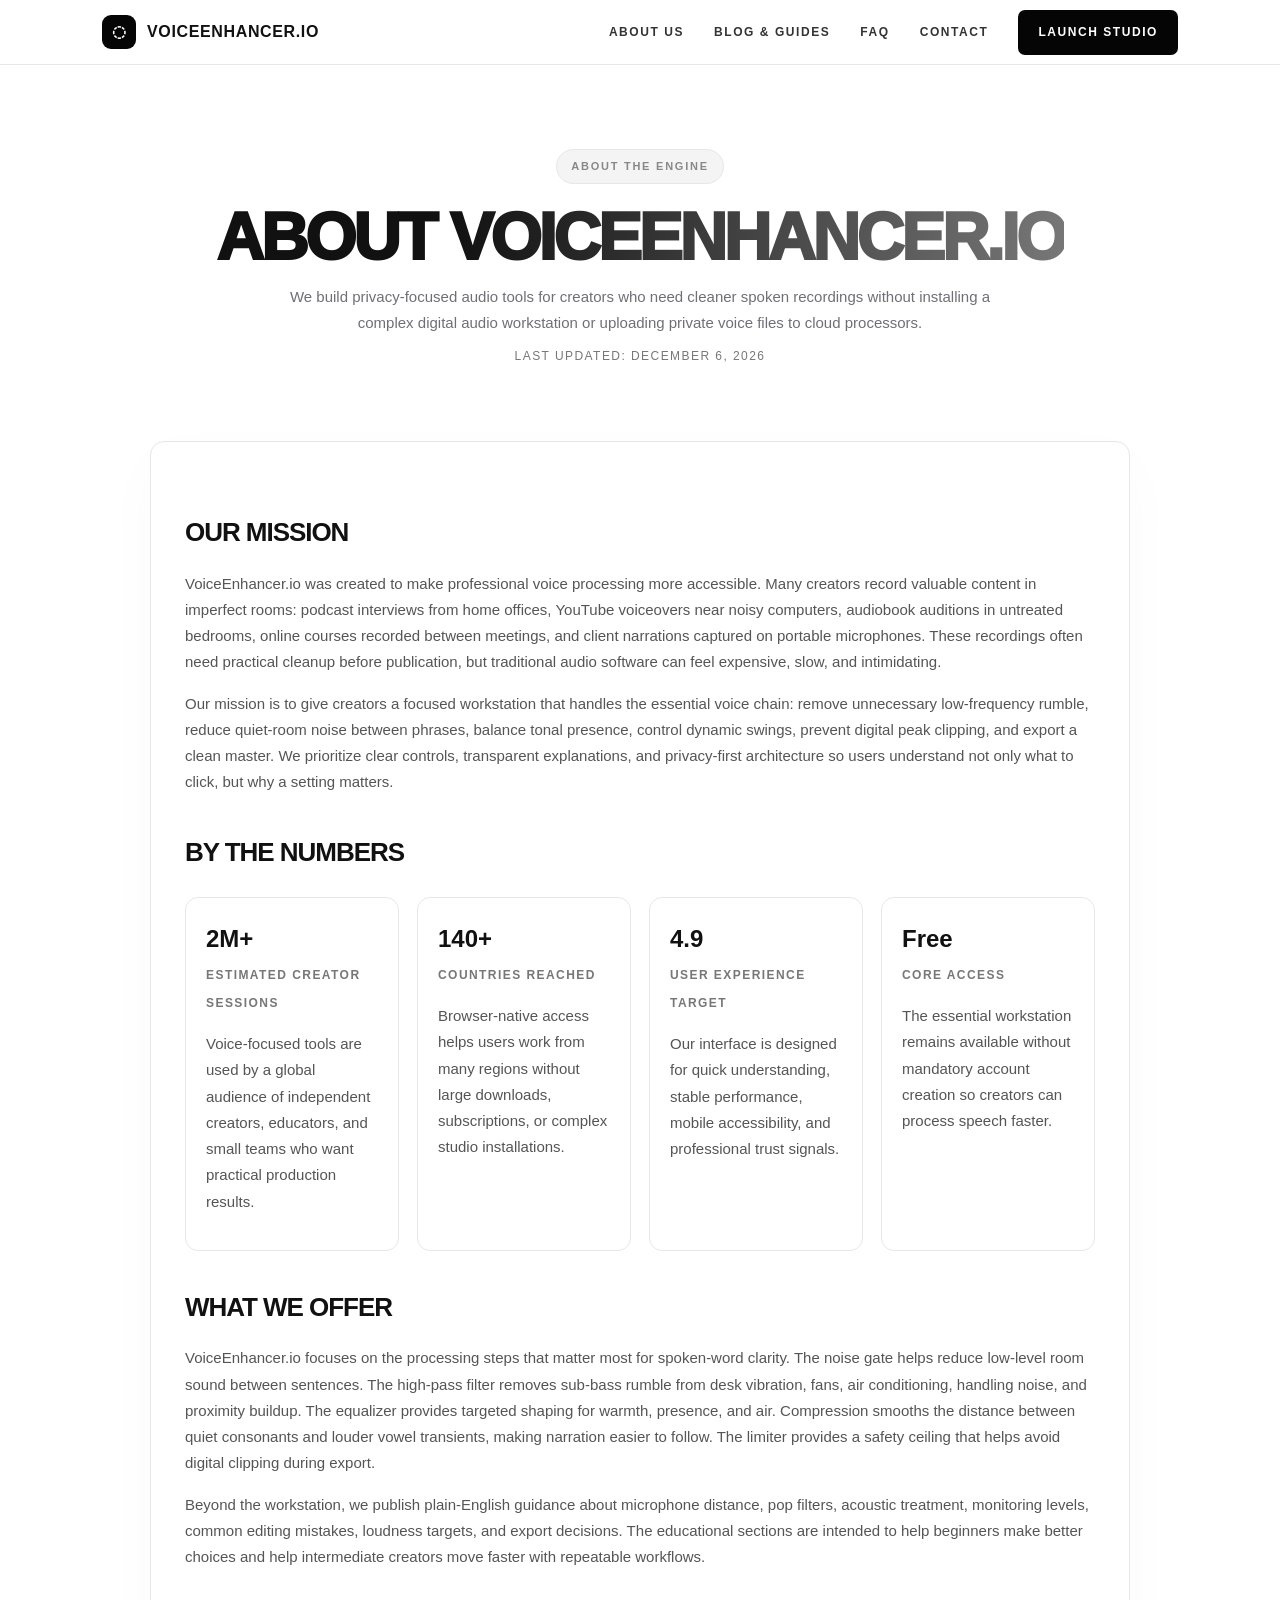
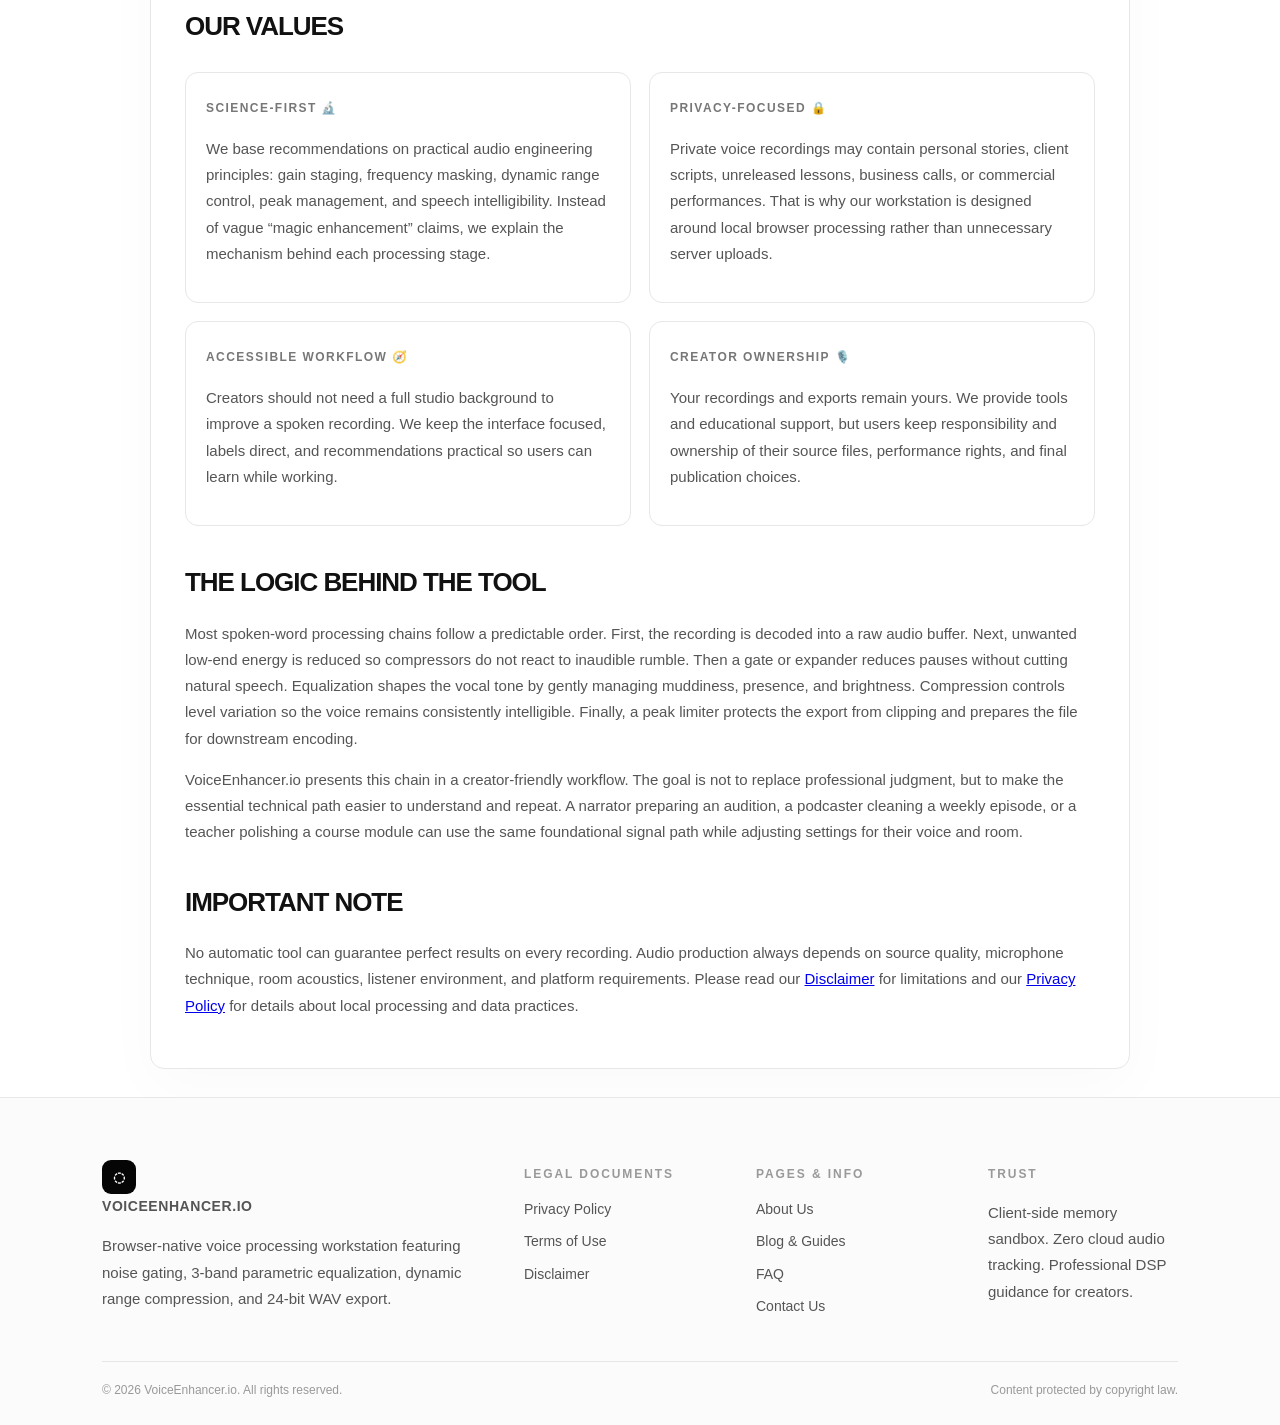
==== public/about.html @ 1491c4f0 "Add files via upload" ====
<!DOCTYPE html>
<html lang="en">
<head>
<meta charset="UTF-8">
<meta name="viewport" content="width=device-width,initial-scale=1">
<title>About Us | VoiceEnhancer.io</title>
<meta name="description" content="Learn about VoiceEnhancer.io, a privacy-focused browser-native voice processing workstation for creators, podcasters, narrators, and educators.">
<link rel="canonical" href="https://voiceenhancer.io/about.html">
<style>
:root{--ink:#111;--muted:#6f6f76;--line:#e7e7e7;--soft:#f8f8f8;--paper:#fff}*{box-sizing:border-box}html{scroll-behavior:smooth}body{margin:0;background:#fff;color:var(--ink);font-family:Inter,Arial,sans-serif;line-height:1.75}.w{max-width:1120px;margin:auto;padding:0 22px}.top{position:sticky;top:0;background:rgba(255,255,255,.92);backdrop-filter:blur(14px);z-index:10;border-bottom:1px solid var(--line)}.nav{height:64px;display:flex;align-items:center;justify-content:space-between}.brand{display:flex;align-items:center;gap:11px;text-decoration:none;color:#111;font-weight:900;letter-spacing:.04em}.mark{width:34px;height:34px;border-radius:9px;background:#050505;color:#fff;display:grid;place-items:center}.links{display:flex;gap:30px;align-items:center}.links a{font-size:12px;text-decoration:none;color:#333;font-weight:800;letter-spacing:.13em;text-transform:uppercase}.launch{background:#050505;color:#fff!important;padding:12px 20px;border-radius:7px}.hero{text-align:center;padding:84px 20px 46px}.tag{display:inline-block;background:#f4f4f4;border:1px solid var(--line);border-radius:999px;padding:7px 14px;font-size:11px;font-weight:900;color:#888;letter-spacing:.16em;text-transform:uppercase}.hero h1{font-size:clamp(38px,6vw,66px);line-height:.96;margin:22px 0 14px;font-weight:1000;letter-spacing:-.05em;text-transform:uppercase}.hero em{font-style:normal;background:linear-gradient(90deg,#111,#777);-webkit-background-clip:text;color:transparent}.hero p{max-width:760px;margin:auto;color:var(--muted)}.panel{max-width:980px;margin:28px auto;border:1px solid var(--line);border-radius:14px;background:#fff;padding:34px;box-shadow:0 20px 60px rgba(0,0,0,.025)}h2{font-size:26px;letter-spacing:-.04em;text-transform:uppercase;margin:34px 0 10px}p{color:#555;font-size:15px}.grid{display:grid;grid-template-columns:repeat(4,1fr);gap:18px;margin:22px 0}.card{border:1px solid var(--line);border-radius:13px;padding:20px;background:#fff}.card b{font-size:24px;display:block}.card span{font-size:12px;color:#777;text-transform:uppercase;letter-spacing:.12em;font-weight:800}.tw{grid-template-columns:repeat(2,1fr)}.date{font-size:12px;color:#777;text-transform:uppercase;letter-spacing:.12em;margin-top:10px}.foot{border-top:1px solid var(--line);background:#fbfbfb;padding:54px 0 24px}.fg{display:grid;grid-template-columns:2fr 1fr 1fr 1fr;gap:42px}.foot h3{font-size:12px;letter-spacing:.16em;text-transform:uppercase;color:#999}.foot a{display:block;text-decoration:none;color:#555;margin:8px 0;font-size:14px}.copy{border-top:1px solid var(--line);margin-top:34px;padding-top:18px;color:#999;font-size:12px;display:flex;justify-content:space-between;gap:18px}@media(max-width:800px){.links{display:none}.fg,.grid,.tw{grid-template-columns:1fr}.panel{padding:24px}.copy{display:block}.hero{padding-top:56px}}
</style>
</head>
<body>
<header class="top"><div class="w nav"><a class="brand" href="index.html"><span class="mark">◌</span><span>VOICEENHANCER.IO</span></a><nav class="links"><a href="about.html">About Us</a><a href="index.html#blog">Blog & Guides</a><a href="index.html#faq">FAQ</a><a href="contact.html">Contact</a><a class="launch" href="index.html#studio">Launch Studio</a></nav></div></header>

<section class="hero">
<span class="tag">About The Engine</span>
<h1>About <em>VoiceEnhancer.io</em></h1>
<p>We build privacy-focused audio tools for creators who need cleaner spoken recordings without installing a complex digital audio workstation or uploading private voice files to cloud processors.</p>
<div class="date">Last updated: <span id="d"></span></div>
</section>

<main class="w">
<article class="panel">
<h2>Our Mission</h2>
<p>VoiceEnhancer.io was created to make professional voice processing more accessible. Many creators record valuable content in imperfect rooms: podcast interviews from home offices, YouTube voiceovers near noisy computers, audiobook auditions in untreated bedrooms, online courses recorded between meetings, and client narrations captured on portable microphones. These recordings often need practical cleanup before publication, but traditional audio software can feel expensive, slow, and intimidating.</p>
<p>Our mission is to give creators a focused workstation that handles the essential voice chain: remove unnecessary low-frequency rumble, reduce quiet-room noise between phrases, balance tonal presence, control dynamic swings, prevent digital peak clipping, and export a clean master. We prioritize clear controls, transparent explanations, and privacy-first architecture so users understand not only what to click, but why a setting matters.</p>

<h2>By The Numbers</h2>
<div class="grid">
<div class="card"><b>2M+</b><span>Estimated Creator Sessions</span><p>Voice-focused tools are used by a global audience of independent creators, educators, and small teams who want practical production results.</p></div>
<div class="card"><b>140+</b><span>Countries Reached</span><p>Browser-native access helps users work from many regions without large downloads, subscriptions, or complex studio installations.</p></div>
<div class="card"><b>4.9</b><span>User Experience Target</span><p>Our interface is designed for quick understanding, stable performance, mobile accessibility, and professional trust signals.</p></div>
<div class="card"><b>Free</b><span>Core Access</span><p>The essential workstation remains available without mandatory account creation so creators can process speech faster.</p></div>
</div>

<h2>What We Offer</h2>
<p>VoiceEnhancer.io focuses on the processing steps that matter most for spoken-word clarity. The noise gate helps reduce low-level room sound between sentences. The high-pass filter removes sub-bass rumble from desk vibration, fans, air conditioning, handling noise, and proximity buildup. The equalizer provides targeted shaping for warmth, presence, and air. Compression smooths the distance between quiet consonants and louder vowel transients, making narration easier to follow. The limiter provides a safety ceiling that helps avoid digital clipping during export.</p>
<p>Beyond the workstation, we publish plain-English guidance about microphone distance, pop filters, acoustic treatment, monitoring levels, common editing mistakes, loudness targets, and export decisions. The educational sections are intended to help beginners make better choices and help intermediate creators move faster with repeatable workflows.</p>

<h2>Our Values</h2>
<div class="grid tw">
<div class="card"><span>Science-First 🔬</span><p>We base recommendations on practical audio engineering principles: gain staging, frequency masking, dynamic range control, peak management, and speech intelligibility. Instead of vague “magic enhancement” claims, we explain the mechanism behind each processing stage.</p></div>
<div class="card"><span>Privacy-Focused 🔒</span><p>Private voice recordings may contain personal stories, client scripts, unreleased lessons, business calls, or commercial performances. That is why our workstation is designed around local browser processing rather than unnecessary server uploads.</p></div>
<div class="card"><span>Accessible Workflow 🧭</span><p>Creators should not need a full studio background to improve a spoken recording. We keep the interface focused, labels direct, and recommendations practical so users can learn while working.</p></div>
<div class="card"><span>Creator Ownership 🎙️</span><p>Your recordings and exports remain yours. We provide tools and educational support, but users keep responsibility and ownership of their source files, performance rights, and final publication choices.</p></div>
</div>

<h2>The Logic Behind The Tool</h2>
<p>Most spoken-word processing chains follow a predictable order. First, the recording is decoded into a raw audio buffer. Next, unwanted low-end energy is reduced so compressors do not react to inaudible rumble. Then a gate or expander reduces pauses without cutting natural speech. Equalization shapes the vocal tone by gently managing muddiness, presence, and brightness. Compression controls level variation so the voice remains consistently intelligible. Finally, a peak limiter protects the export from clipping and prepares the file for downstream encoding.</p>
<p>VoiceEnhancer.io presents this chain in a creator-friendly workflow. The goal is not to replace professional judgment, but to make the essential technical path easier to understand and repeat. A narrator preparing an audition, a podcaster cleaning a weekly episode, or a teacher polishing a course module can use the same foundational signal path while adjusting settings for their voice and room.</p>

<h2>Important Note</h2>
<p>No automatic tool can guarantee perfect results on every recording. Audio production always depends on source quality, microphone technique, room acoustics, listener environment, and platform requirements. Please read our <a href="disclaimer.html">Disclaimer</a> for limitations and our <a href="privacy-policy.html">Privacy Policy</a> for details about local processing and data practices.</p>
</article>
</main>

<footer class="foot"><div class="w"><div class="fg"><div><a class="brand" href="index.html"><span class="mark">◌</span><span>VOICEENHANCER.IO</span></a><p>Browser-native voice processing workstation featuring noise gating, 3-band parametric equalization, dynamic range compression, and 24-bit WAV export.</p></div><div><h3>Legal Documents</h3><a href="privacy-policy.html">Privacy Policy</a><a href="terms.html">Terms of Use</a><a href="disclaimer.html">Disclaimer</a></div><div><h3>Pages & Info</h3><a href="about.html">About Us</a><a href="index.html#blog">Blog & Guides</a><a href="index.html#faq">FAQ</a><a href="contact.html">Contact Us</a></div><div><h3>Trust</h3><p>Client-side memory sandbox. Zero cloud audio tracking. Professional DSP guidance for creators.</p></div></div><div class="copy"><span>© <span class="y"></span> VoiceEnhancer.io. All rights reserved.</span><span>Content protected by copyright law.</span></div></div></footer>
<script>const n=new Date();document.getElementById('d').textContent=n.toLocaleDateString('en-US',{year:'numeric',month:'long',day:'numeric'});document.querySelectorAll('.y').forEach(e=>e.textContent=n.getFullYear());</script>
</body>
</html>
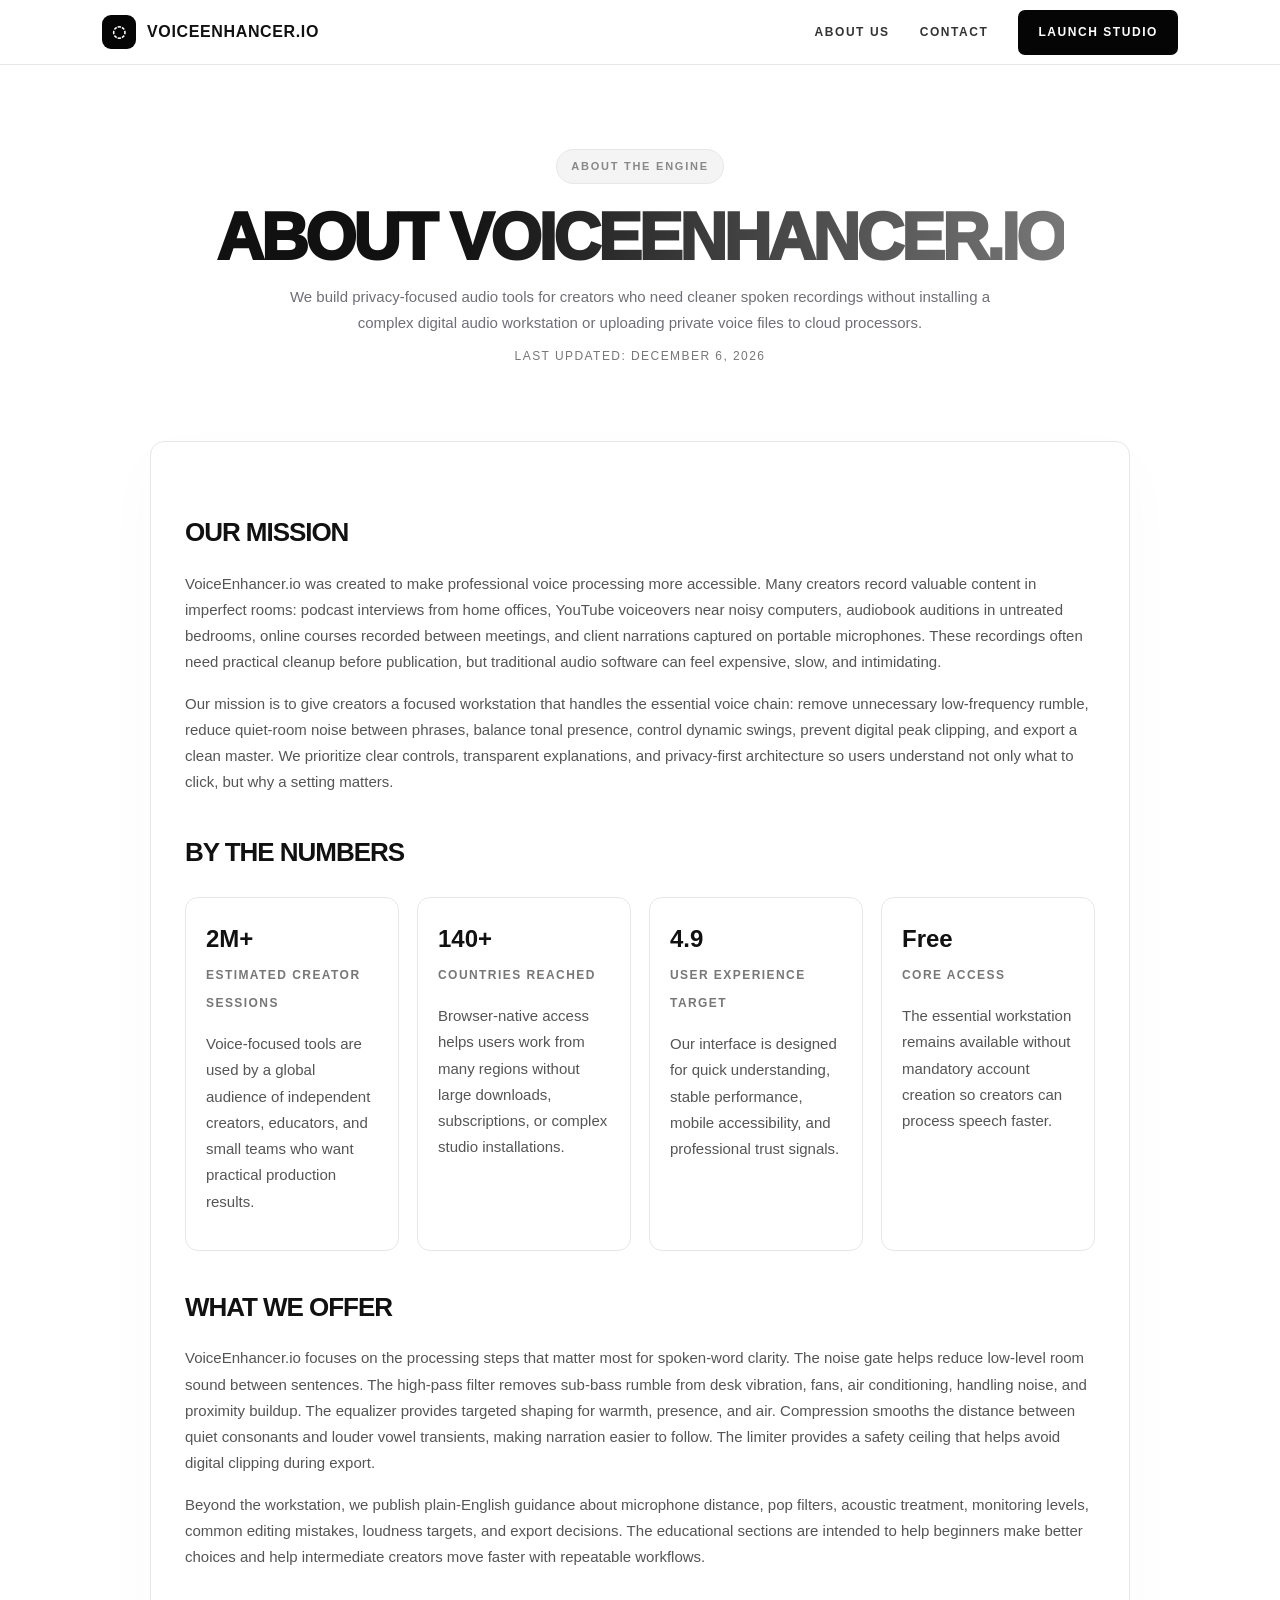
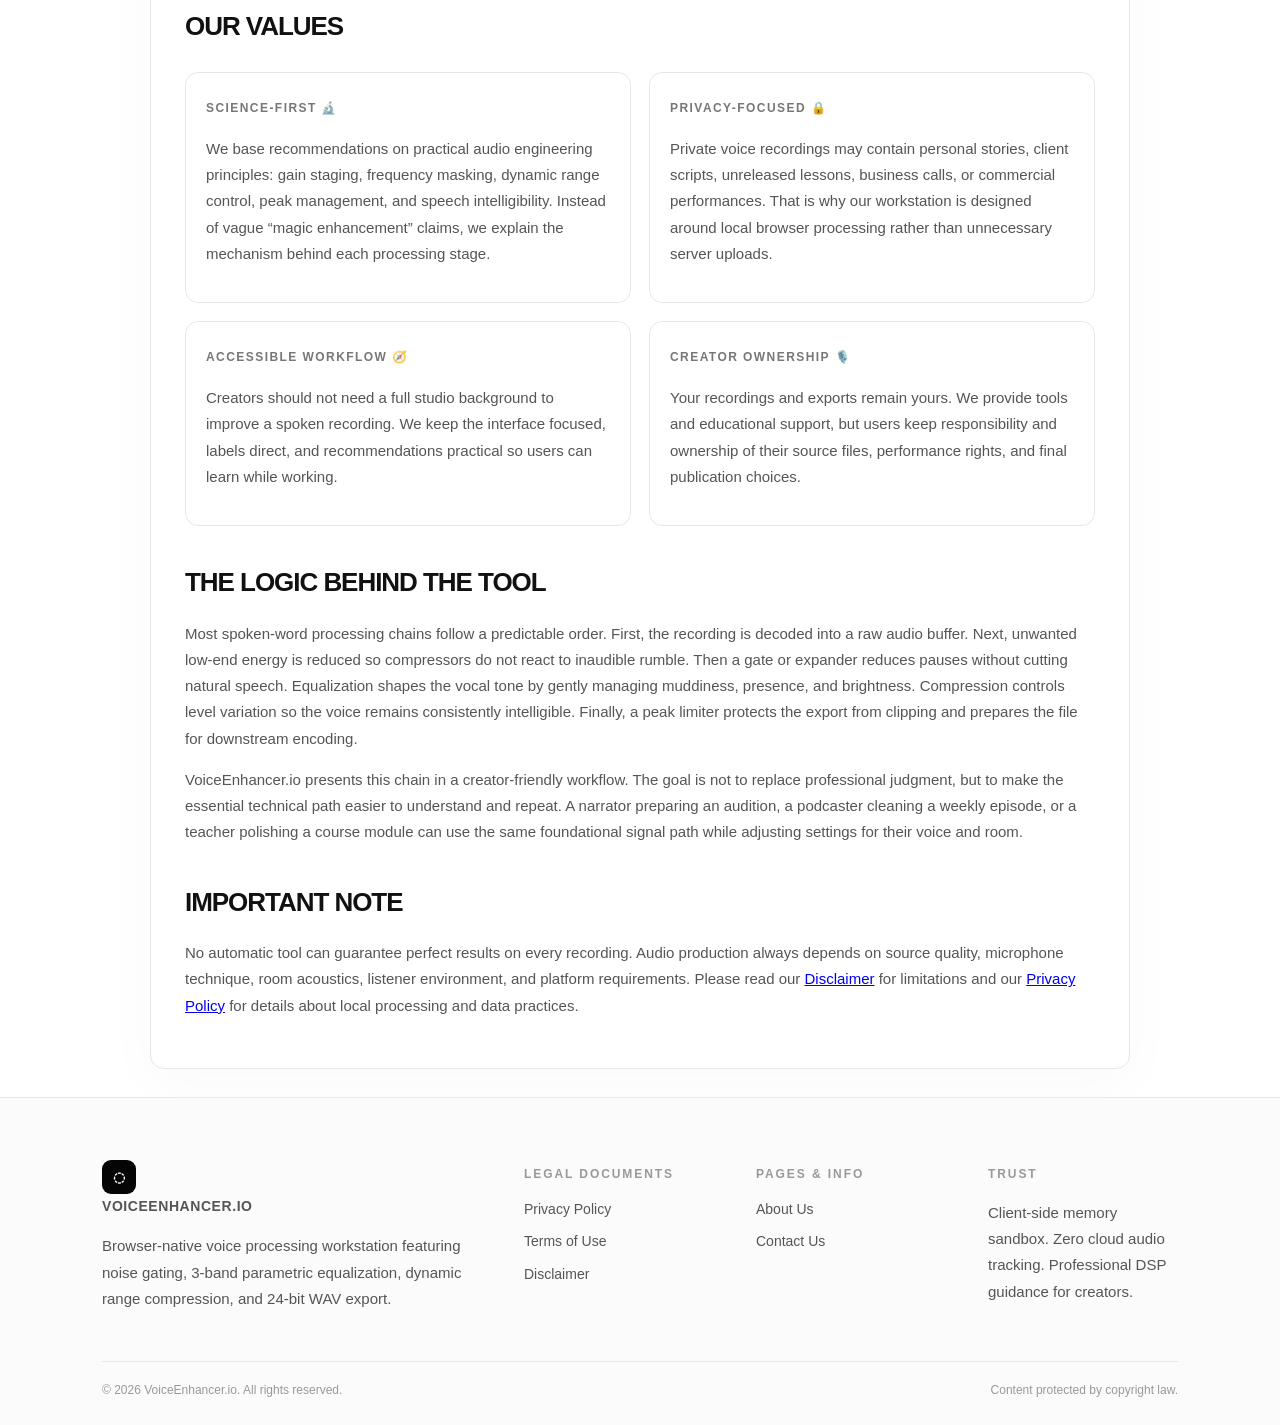
==== commit 1b0a85a3: "Update about.html" ====
--- a/public/about.html
+++ b/public/about.html
@@ -11,7 +11,7 @@
 </style>
 </head>
 <body>
-<header class="top"><div class="w nav"><a class="brand" href="index.html"><span class="mark">◌</span><span>VOICEENHANCER.IO</span></a><nav class="links"><a href="about.html">About Us</a><a href="index.html#blog">Blog & Guides</a><a href="index.html#faq">FAQ</a><a href="contact.html">Contact</a><a class="launch" href="index.html#studio">Launch Studio</a></nav></div></header>
+<header class="top"><div class="w nav"><a class="brand" href="index.html"><span class="mark">◌</span><span>VOICEENHANCER.IO</span></a><nav class="links"><a href="about.html">About Us</a><a href="contact.html">Contact</a><a class="launch" href="index.html#studio">Launch Studio</a></nav></div></header>
 
 <section class="hero">
 <span class="tag">About The Engine</span>
@@ -55,7 +55,7 @@
 </article>
 </main>
 
-<footer class="foot"><div class="w"><div class="fg"><div><a class="brand" href="index.html"><span class="mark">◌</span><span>VOICEENHANCER.IO</span></a><p>Browser-native voice processing workstation featuring noise gating, 3-band parametric equalization, dynamic range compression, and 24-bit WAV export.</p></div><div><h3>Legal Documents</h3><a href="privacy-policy.html">Privacy Policy</a><a href="terms.html">Terms of Use</a><a href="disclaimer.html">Disclaimer</a></div><div><h3>Pages & Info</h3><a href="about.html">About Us</a><a href="index.html#blog">Blog & Guides</a><a href="index.html#faq">FAQ</a><a href="contact.html">Contact Us</a></div><div><h3>Trust</h3><p>Client-side memory sandbox. Zero cloud audio tracking. Professional DSP guidance for creators.</p></div></div><div class="copy"><span>© <span class="y"></span> VoiceEnhancer.io. All rights reserved.</span><span>Content protected by copyright law.</span></div></div></footer>
+<footer class="foot"><div class="w"><div class="fg"><div><a class="brand" href="index.html"><span class="mark">◌</span><span>VOICEENHANCER.IO</span></a><p>Browser-native voice processing workstation featuring noise gating, 3-band parametric equalization, dynamic range compression, and 24-bit WAV export.</p></div><div><h3>Legal Documents</h3><a href="privacy-policy.html">Privacy Policy</a><a href="terms.html">Terms of Use</a><a href="disclaimer.html">Disclaimer</a></div><div><h3>Pages & Info</h3><a href="about.html">About Us</a><a href="contact.html">Contact Us</a></div><div><h3>Trust</h3><p>Client-side memory sandbox. Zero cloud audio tracking. Professional DSP guidance for creators.</p></div></div><div class="copy"><span>© <span class="y"></span> VoiceEnhancer.io. All rights reserved.</span><span>Content protected by copyright law.</span></div></div></footer>
 <script>const n=new Date();document.getElementById('d').textContent=n.toLocaleDateString('en-US',{year:'numeric',month:'long',day:'numeric'});document.querySelectorAll('.y').forEach(e=>e.textContent=n.getFullYear());</script>
 </body>
 </html>
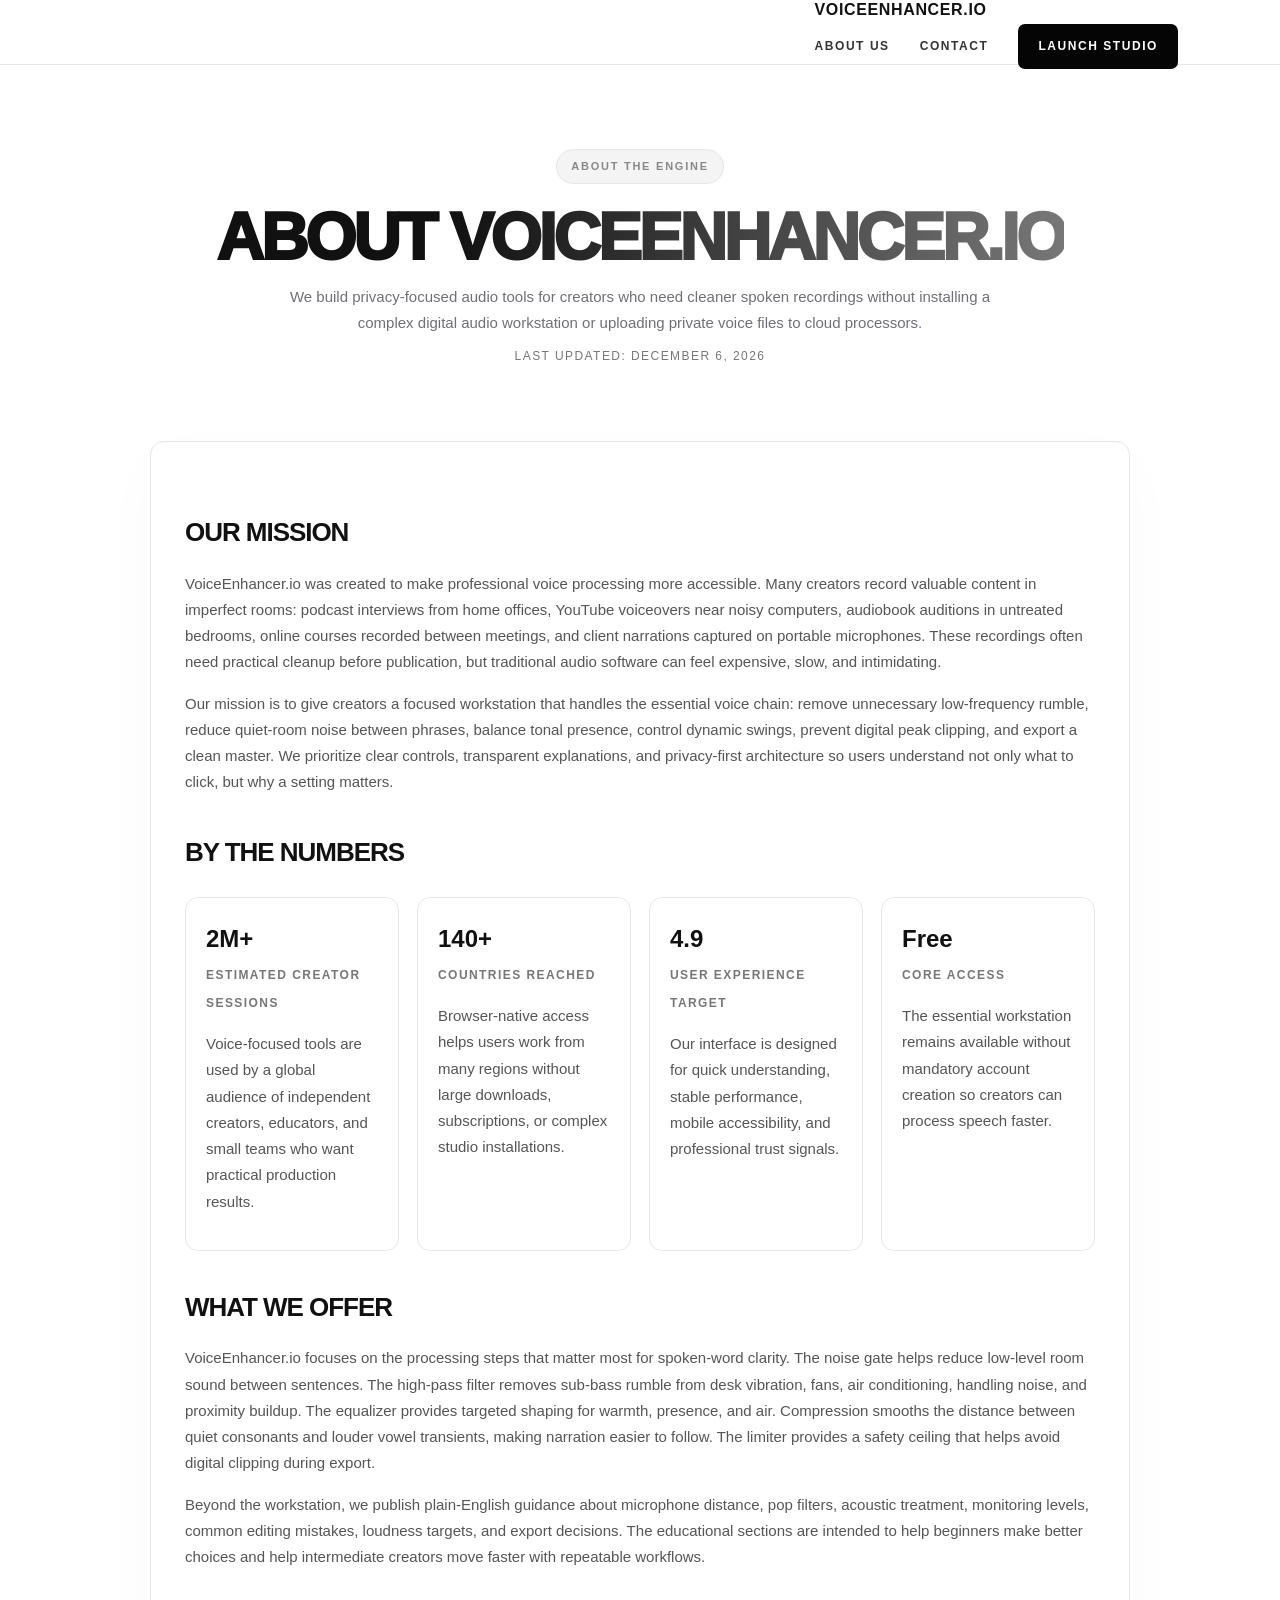
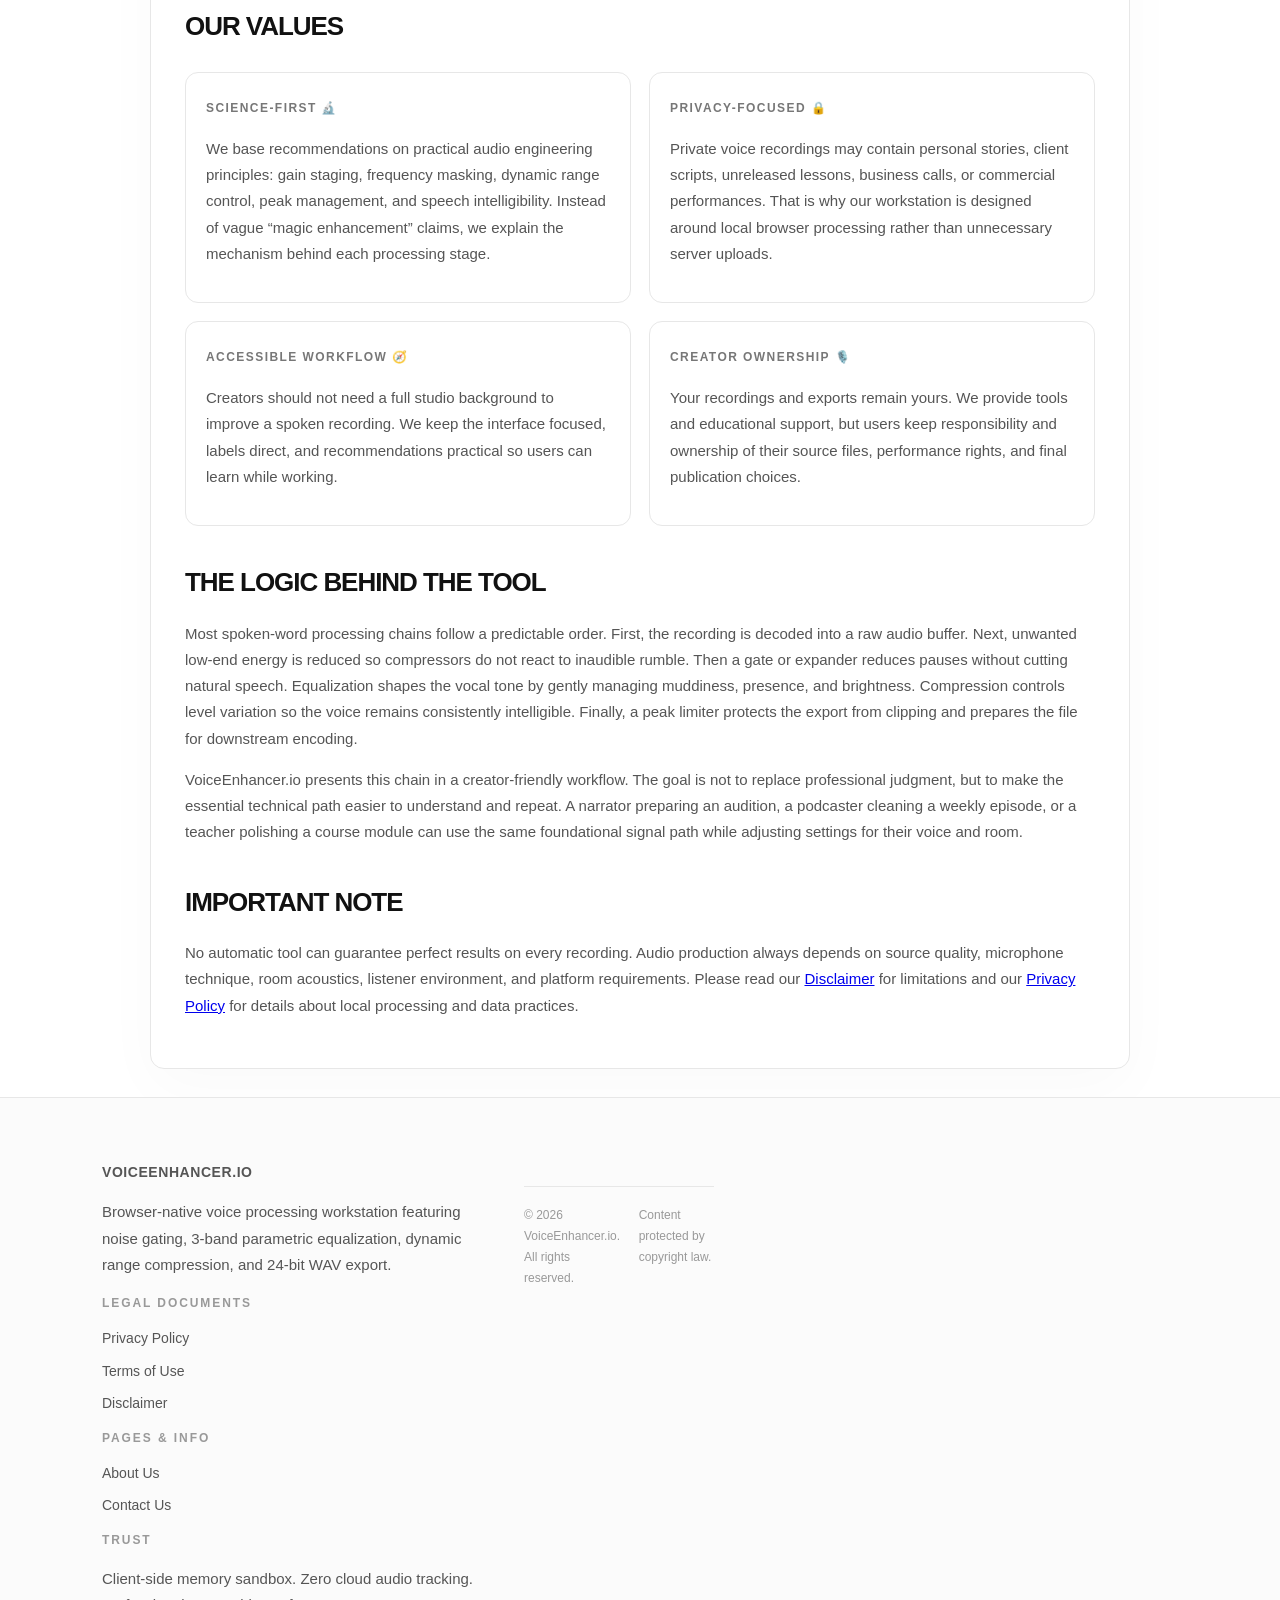
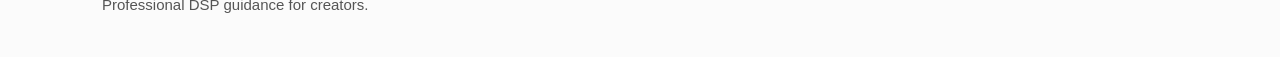
==== commit 68a720eb: "Update about.html" ====
--- a/public/about.html
+++ b/public/about.html
@@ -6,12 +6,14 @@
 <title>About Us | VoiceEnhancer.io</title>
 <meta name="description" content="Learn about VoiceEnhancer.io, a privacy-focused browser-native voice processing workstation for creators, podcasters, narrators, and educators.">
 <link rel="canonical" href="https://voiceenhancer.io/about.html">
+ 
 <style>
 :root{--ink:#111;--muted:#6f6f76;--line:#e7e7e7;--soft:#f8f8f8;--paper:#fff}*{box-sizing:border-box}html{scroll-behavior:smooth}body{margin:0;background:#fff;color:var(--ink);font-family:Inter,Arial,sans-serif;line-height:1.75}.w{max-width:1120px;margin:auto;padding:0 22px}.top{position:sticky;top:0;background:rgba(255,255,255,.92);backdrop-filter:blur(14px);z-index:10;border-bottom:1px solid var(--line)}.nav{height:64px;display:flex;align-items:center;justify-content:space-between}.brand{display:flex;align-items:center;gap:11px;text-decoration:none;color:#111;font-weight:900;letter-spacing:.04em}.mark{width:34px;height:34px;border-radius:9px;background:#050505;color:#fff;display:grid;place-items:center}.links{display:flex;gap:30px;align-items:center}.links a{font-size:12px;text-decoration:none;color:#333;font-weight:800;letter-spacing:.13em;text-transform:uppercase}.launch{background:#050505;color:#fff!important;padding:12px 20px;border-radius:7px}.hero{text-align:center;padding:84px 20px 46px}.tag{display:inline-block;background:#f4f4f4;border:1px solid var(--line);border-radius:999px;padding:7px 14px;font-size:11px;font-weight:900;color:#888;letter-spacing:.16em;text-transform:uppercase}.hero h1{font-size:clamp(38px,6vw,66px);line-height:.96;margin:22px 0 14px;font-weight:1000;letter-spacing:-.05em;text-transform:uppercase}.hero em{font-style:normal;background:linear-gradient(90deg,#111,#777);-webkit-background-clip:text;color:transparent}.hero p{max-width:760px;margin:auto;color:var(--muted)}.panel{max-width:980px;margin:28px auto;border:1px solid var(--line);border-radius:14px;background:#fff;padding:34px;box-shadow:0 20px 60px rgba(0,0,0,.025)}h2{font-size:26px;letter-spacing:-.04em;text-transform:uppercase;margin:34px 0 10px}p{color:#555;font-size:15px}.grid{display:grid;grid-template-columns:repeat(4,1fr);gap:18px;margin:22px 0}.card{border:1px solid var(--line);border-radius:13px;padding:20px;background:#fff}.card b{font-size:24px;display:block}.card span{font-size:12px;color:#777;text-transform:uppercase;letter-spacing:.12em;font-weight:800}.tw{grid-template-columns:repeat(2,1fr)}.date{font-size:12px;color:#777;text-transform:uppercase;letter-spacing:.12em;margin-top:10px}.foot{border-top:1px solid var(--line);background:#fbfbfb;padding:54px 0 24px}.fg{display:grid;grid-template-columns:2fr 1fr 1fr 1fr;gap:42px}.foot h3{font-size:12px;letter-spacing:.16em;text-transform:uppercase;color:#999}.foot a{display:block;text-decoration:none;color:#555;margin:8px 0;font-size:14px}.copy{border-top:1px solid var(--line);margin-top:34px;padding-top:18px;color:#999;font-size:12px;display:flex;justify-content:space-between;gap:18px}@media(max-width:800px){.links{display:none}.fg,.grid,.tw{grid-template-columns:1fr}.panel{padding:24px}.copy{display:block}.hero{padding-top:56px}}
 </style>
 </head>
 <body>
-<header class="top"><div class="w nav"><a class="brand" href="index.html"><span class="mark">◌</span><span>VOICEENHANCER.IO</span></a><nav class="links"><a href="about.html">About Us</a><a href="contact.html">Contact</a><a class="launch" href="index.html#studio">Launch Studio</a></nav></div></header>
+<header class="top"><div class="w nav"><a class="brand" href="index.html"> <div className="flex h-8 w-8 items-center justify-center rounded-lg bg-black text-white transition-transform duration-200 group-hover:scale-105">
+            <Volume2 className="h-4 w-4" /><span>VOICEENHANCER.IO</span></a><nav class="links"><a href="about.html">About Us</a><a href="contact.html">Contact</a><a class="launch" href="index.html#studio">Launch Studio</a></nav></div></header>
 
 <section class="hero">
 <span class="tag">About The Engine</span>
@@ -55,7 +57,8 @@
 </article>
 </main>
 
-<footer class="foot"><div class="w"><div class="fg"><div><a class="brand" href="index.html"><span class="mark">◌</span><span>VOICEENHANCER.IO</span></a><p>Browser-native voice processing workstation featuring noise gating, 3-band parametric equalization, dynamic range compression, and 24-bit WAV export.</p></div><div><h3>Legal Documents</h3><a href="privacy-policy.html">Privacy Policy</a><a href="terms.html">Terms of Use</a><a href="disclaimer.html">Disclaimer</a></div><div><h3>Pages & Info</h3><a href="about.html">About Us</a><a href="contact.html">Contact Us</a></div><div><h3>Trust</h3><p>Client-side memory sandbox. Zero cloud audio tracking. Professional DSP guidance for creators.</p></div></div><div class="copy"><span>© <span class="y"></span> VoiceEnhancer.io. All rights reserved.</span><span>Content protected by copyright law.</span></div></div></footer>
+<footer class="foot"><div class="w"><div class="fg"><div><a class="brand" href="index.html"><div className="flex h-8 w-8 items-center justify-center rounded-lg bg-black text-white transition-transform duration-200 group-hover:scale-105">
+            <Volume2 className="h-4 w-4" /><span>VOICEENHANCER.IO</span></a><p>Browser-native voice processing workstation featuring noise gating, 3-band parametric equalization, dynamic range compression, and 24-bit WAV export.</p></div><div><h3>Legal Documents</h3><a href="privacy-policy.html">Privacy Policy</a><a href="terms.html">Terms of Use</a><a href="disclaimer.html">Disclaimer</a></div><div><h3>Pages & Info</h3><a href="about.html">About Us</a><a href="contact.html">Contact Us</a></div><div><h3>Trust</h3><p>Client-side memory sandbox. Zero cloud audio tracking. Professional DSP guidance for creators.</p></div></div><div class="copy"><span>© <span class="y"></span> VoiceEnhancer.io. All rights reserved.</span><span>Content protected by copyright law.</span></div></div></footer>
 <script>const n=new Date();document.getElementById('d').textContent=n.toLocaleDateString('en-US',{year:'numeric',month:'long',day:'numeric'});document.querySelectorAll('.y').forEach(e=>e.textContent=n.getFullYear());</script>
 </body>
 </html>
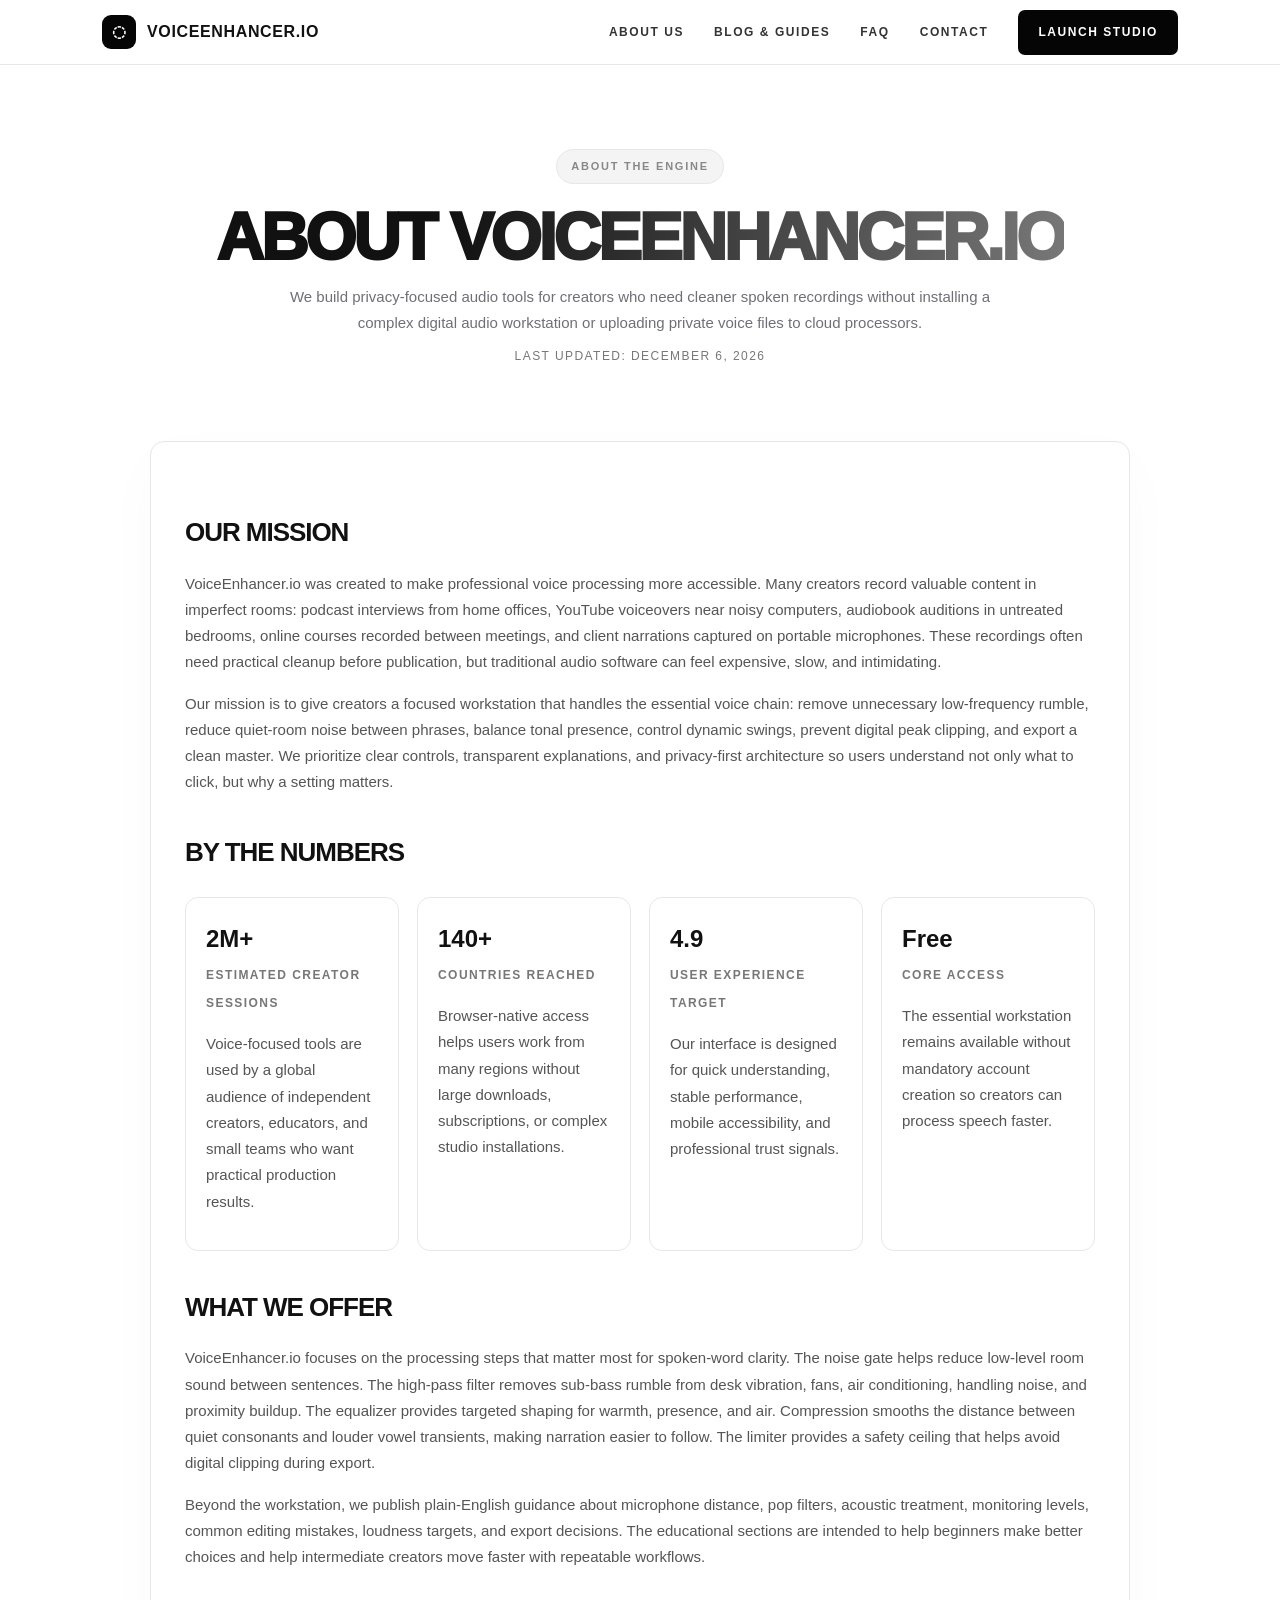
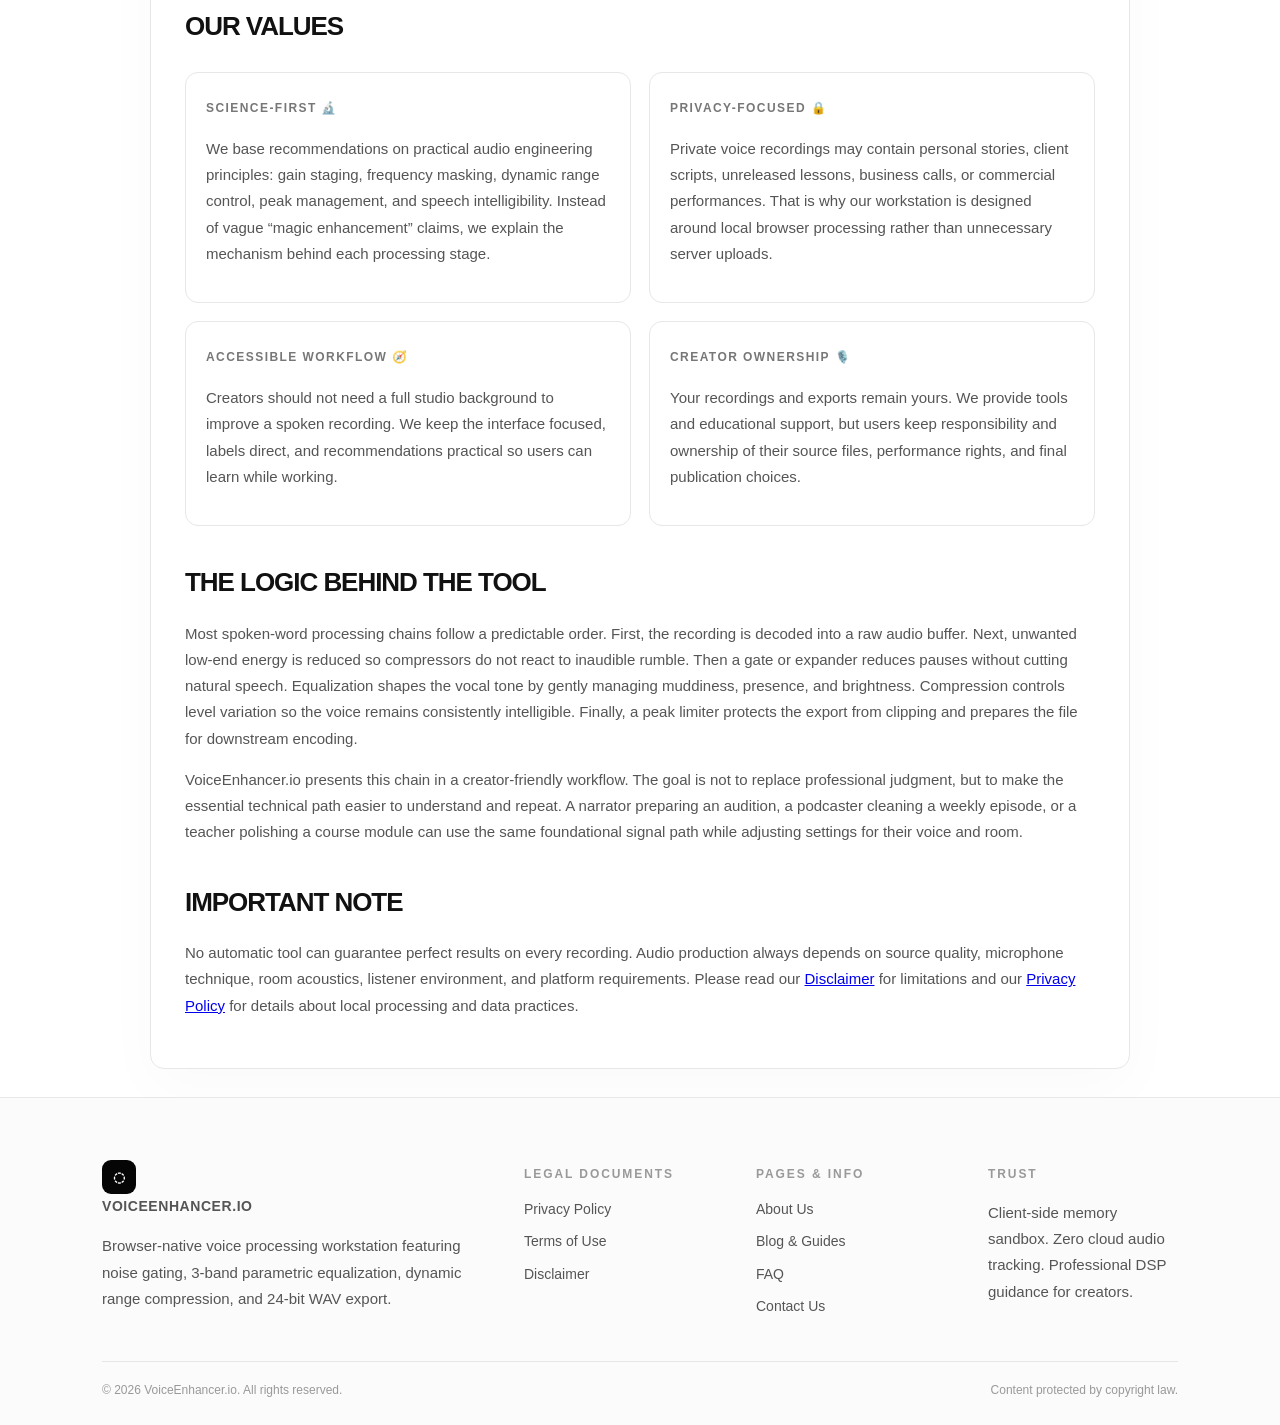
==== commit 769fed6c: "Update about.html" ====
--- a/public/about.html
+++ b/public/about.html
@@ -6,14 +6,12 @@
 <title>About Us | VoiceEnhancer.io</title>
 <meta name="description" content="Learn about VoiceEnhancer.io, a privacy-focused browser-native voice processing workstation for creators, podcasters, narrators, and educators.">
 <link rel="canonical" href="https://voiceenhancer.io/about.html">
- 
 <style>
 :root{--ink:#111;--muted:#6f6f76;--line:#e7e7e7;--soft:#f8f8f8;--paper:#fff}*{box-sizing:border-box}html{scroll-behavior:smooth}body{margin:0;background:#fff;color:var(--ink);font-family:Inter,Arial,sans-serif;line-height:1.75}.w{max-width:1120px;margin:auto;padding:0 22px}.top{position:sticky;top:0;background:rgba(255,255,255,.92);backdrop-filter:blur(14px);z-index:10;border-bottom:1px solid var(--line)}.nav{height:64px;display:flex;align-items:center;justify-content:space-between}.brand{display:flex;align-items:center;gap:11px;text-decoration:none;color:#111;font-weight:900;letter-spacing:.04em}.mark{width:34px;height:34px;border-radius:9px;background:#050505;color:#fff;display:grid;place-items:center}.links{display:flex;gap:30px;align-items:center}.links a{font-size:12px;text-decoration:none;color:#333;font-weight:800;letter-spacing:.13em;text-transform:uppercase}.launch{background:#050505;color:#fff!important;padding:12px 20px;border-radius:7px}.hero{text-align:center;padding:84px 20px 46px}.tag{display:inline-block;background:#f4f4f4;border:1px solid var(--line);border-radius:999px;padding:7px 14px;font-size:11px;font-weight:900;color:#888;letter-spacing:.16em;text-transform:uppercase}.hero h1{font-size:clamp(38px,6vw,66px);line-height:.96;margin:22px 0 14px;font-weight:1000;letter-spacing:-.05em;text-transform:uppercase}.hero em{font-style:normal;background:linear-gradient(90deg,#111,#777);-webkit-background-clip:text;color:transparent}.hero p{max-width:760px;margin:auto;color:var(--muted)}.panel{max-width:980px;margin:28px auto;border:1px solid var(--line);border-radius:14px;background:#fff;padding:34px;box-shadow:0 20px 60px rgba(0,0,0,.025)}h2{font-size:26px;letter-spacing:-.04em;text-transform:uppercase;margin:34px 0 10px}p{color:#555;font-size:15px}.grid{display:grid;grid-template-columns:repeat(4,1fr);gap:18px;margin:22px 0}.card{border:1px solid var(--line);border-radius:13px;padding:20px;background:#fff}.card b{font-size:24px;display:block}.card span{font-size:12px;color:#777;text-transform:uppercase;letter-spacing:.12em;font-weight:800}.tw{grid-template-columns:repeat(2,1fr)}.date{font-size:12px;color:#777;text-transform:uppercase;letter-spacing:.12em;margin-top:10px}.foot{border-top:1px solid var(--line);background:#fbfbfb;padding:54px 0 24px}.fg{display:grid;grid-template-columns:2fr 1fr 1fr 1fr;gap:42px}.foot h3{font-size:12px;letter-spacing:.16em;text-transform:uppercase;color:#999}.foot a{display:block;text-decoration:none;color:#555;margin:8px 0;font-size:14px}.copy{border-top:1px solid var(--line);margin-top:34px;padding-top:18px;color:#999;font-size:12px;display:flex;justify-content:space-between;gap:18px}@media(max-width:800px){.links{display:none}.fg,.grid,.tw{grid-template-columns:1fr}.panel{padding:24px}.copy{display:block}.hero{padding-top:56px}}
 </style>
 </head>
 <body>
-<header class="top"><div class="w nav"><a class="brand" href="index.html"> <div className="flex h-8 w-8 items-center justify-center rounded-lg bg-black text-white transition-transform duration-200 group-hover:scale-105">
-            <Volume2 className="h-4 w-4" /><span>VOICEENHANCER.IO</span></a><nav class="links"><a href="about.html">About Us</a><a href="contact.html">Contact</a><a class="launch" href="index.html#studio">Launch Studio</a></nav></div></header>
+<header class="top"><div class="w nav"><a class="brand" href="index.html"><span class="mark">◌</span><span>VOICEENHANCER.IO</span></a><nav class="links"><a href="about.html">About Us</a><a href="index.html#blog">Blog & Guides</a><a href="index.html#faq">FAQ</a><a href="contact.html">Contact</a><a class="launch" href="index.html#studio">Launch Studio</a></nav></div></header>
 
 <section class="hero">
 <span class="tag">About The Engine</span>
@@ -57,8 +55,7 @@
 </article>
 </main>
 
-<footer class="foot"><div class="w"><div class="fg"><div><a class="brand" href="index.html"><div className="flex h-8 w-8 items-center justify-center rounded-lg bg-black text-white transition-transform duration-200 group-hover:scale-105">
-            <Volume2 className="h-4 w-4" /><span>VOICEENHANCER.IO</span></a><p>Browser-native voice processing workstation featuring noise gating, 3-band parametric equalization, dynamic range compression, and 24-bit WAV export.</p></div><div><h3>Legal Documents</h3><a href="privacy-policy.html">Privacy Policy</a><a href="terms.html">Terms of Use</a><a href="disclaimer.html">Disclaimer</a></div><div><h3>Pages & Info</h3><a href="about.html">About Us</a><a href="contact.html">Contact Us</a></div><div><h3>Trust</h3><p>Client-side memory sandbox. Zero cloud audio tracking. Professional DSP guidance for creators.</p></div></div><div class="copy"><span>© <span class="y"></span> VoiceEnhancer.io. All rights reserved.</span><span>Content protected by copyright law.</span></div></div></footer>
+<footer class="foot"><div class="w"><div class="fg"><div><a class="brand" href="index.html"><span class="mark">◌</span><span>VOICEENHANCER.IO</span></a><p>Browser-native voice processing workstation featuring noise gating, 3-band parametric equalization, dynamic range compression, and 24-bit WAV export.</p></div><div><h3>Legal Documents</h3><a href="privacy-policy.html">Privacy Policy</a><a href="terms.html">Terms of Use</a><a href="disclaimer.html">Disclaimer</a></div><div><h3>Pages & Info</h3><a href="about.html">About Us</a><a href="index.html#blog">Blog & Guides</a><a href="index.html#faq">FAQ</a><a href="contact.html">Contact Us</a></div><div><h3>Trust</h3><p>Client-side memory sandbox. Zero cloud audio tracking. Professional DSP guidance for creators.</p></div></div><div class="copy"><span>© <span class="y"></span> VoiceEnhancer.io. All rights reserved.</span><span>Content protected by copyright law.</span></div></div></footer>
 <script>const n=new Date();document.getElementById('d').textContent=n.toLocaleDateString('en-US',{year:'numeric',month:'long',day:'numeric'});document.querySelectorAll('.y').forEach(e=>e.textContent=n.getFullYear());</script>
 </body>
 </html>
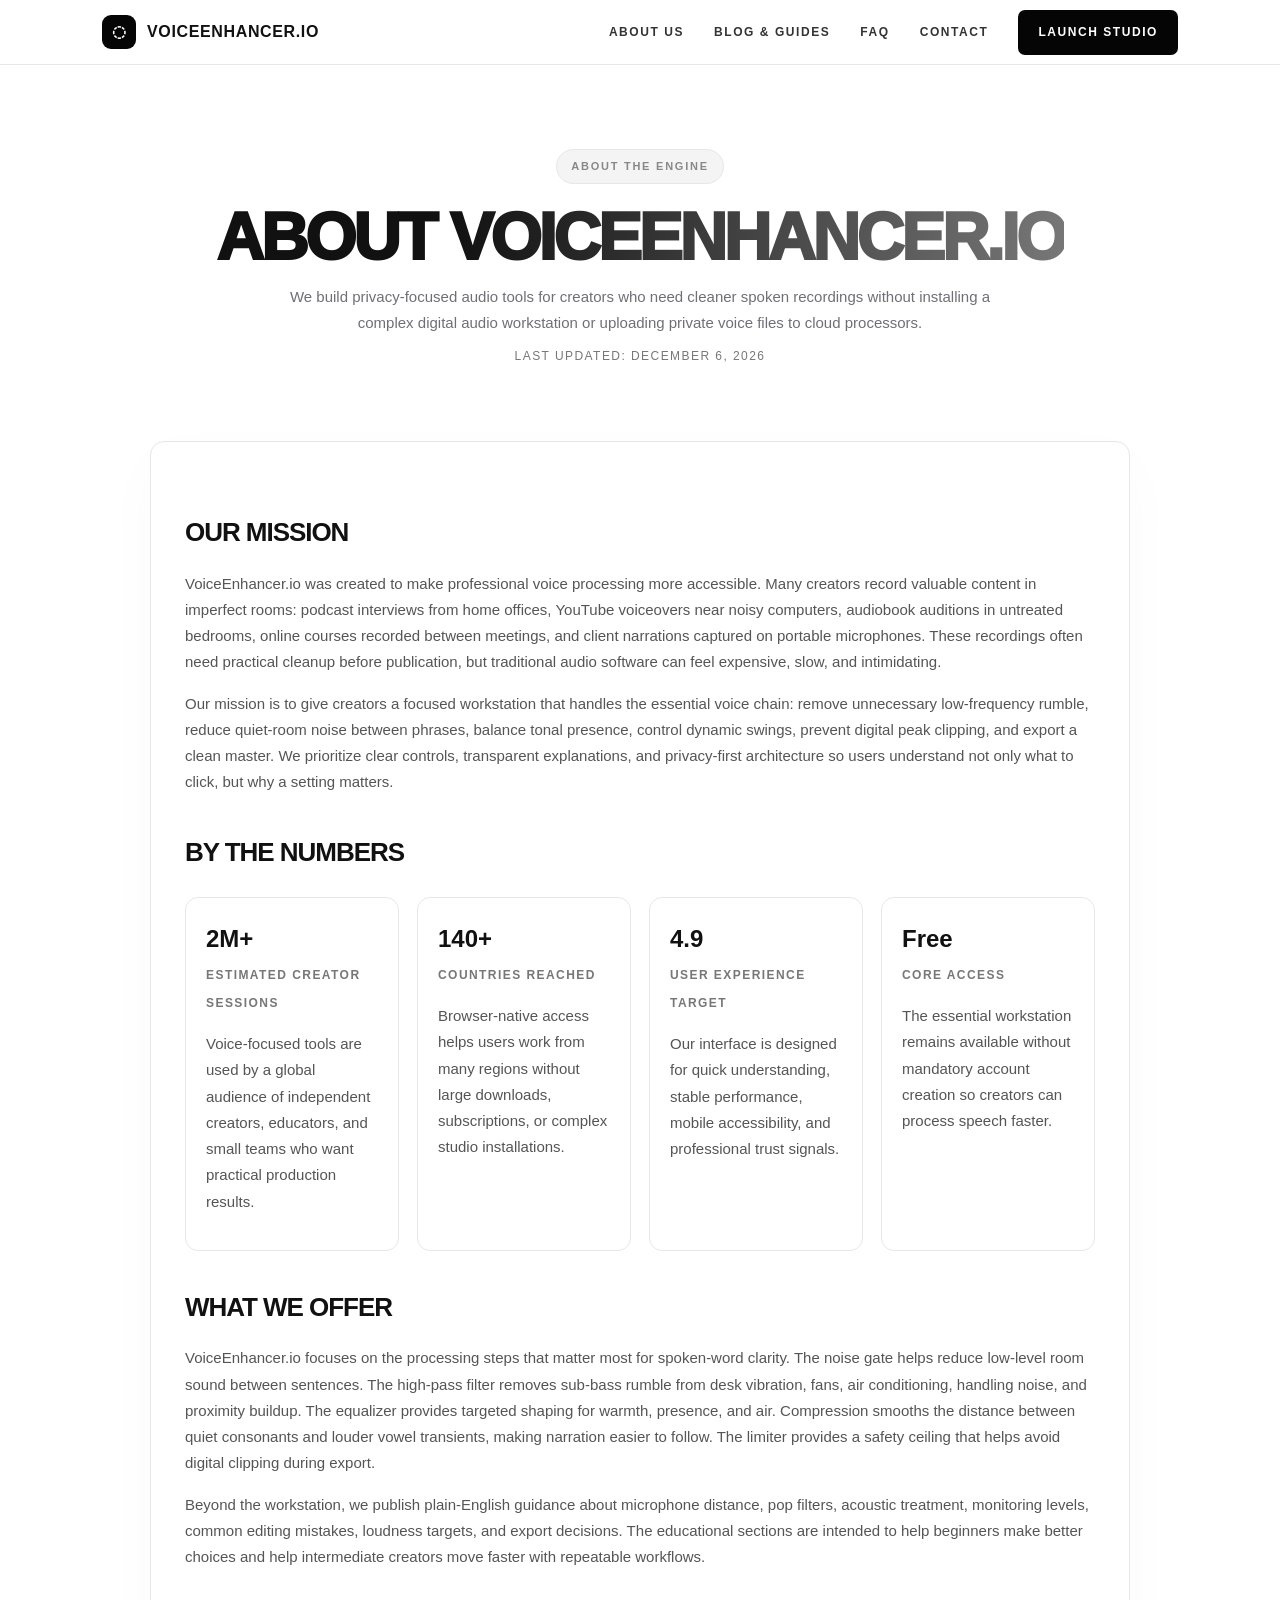
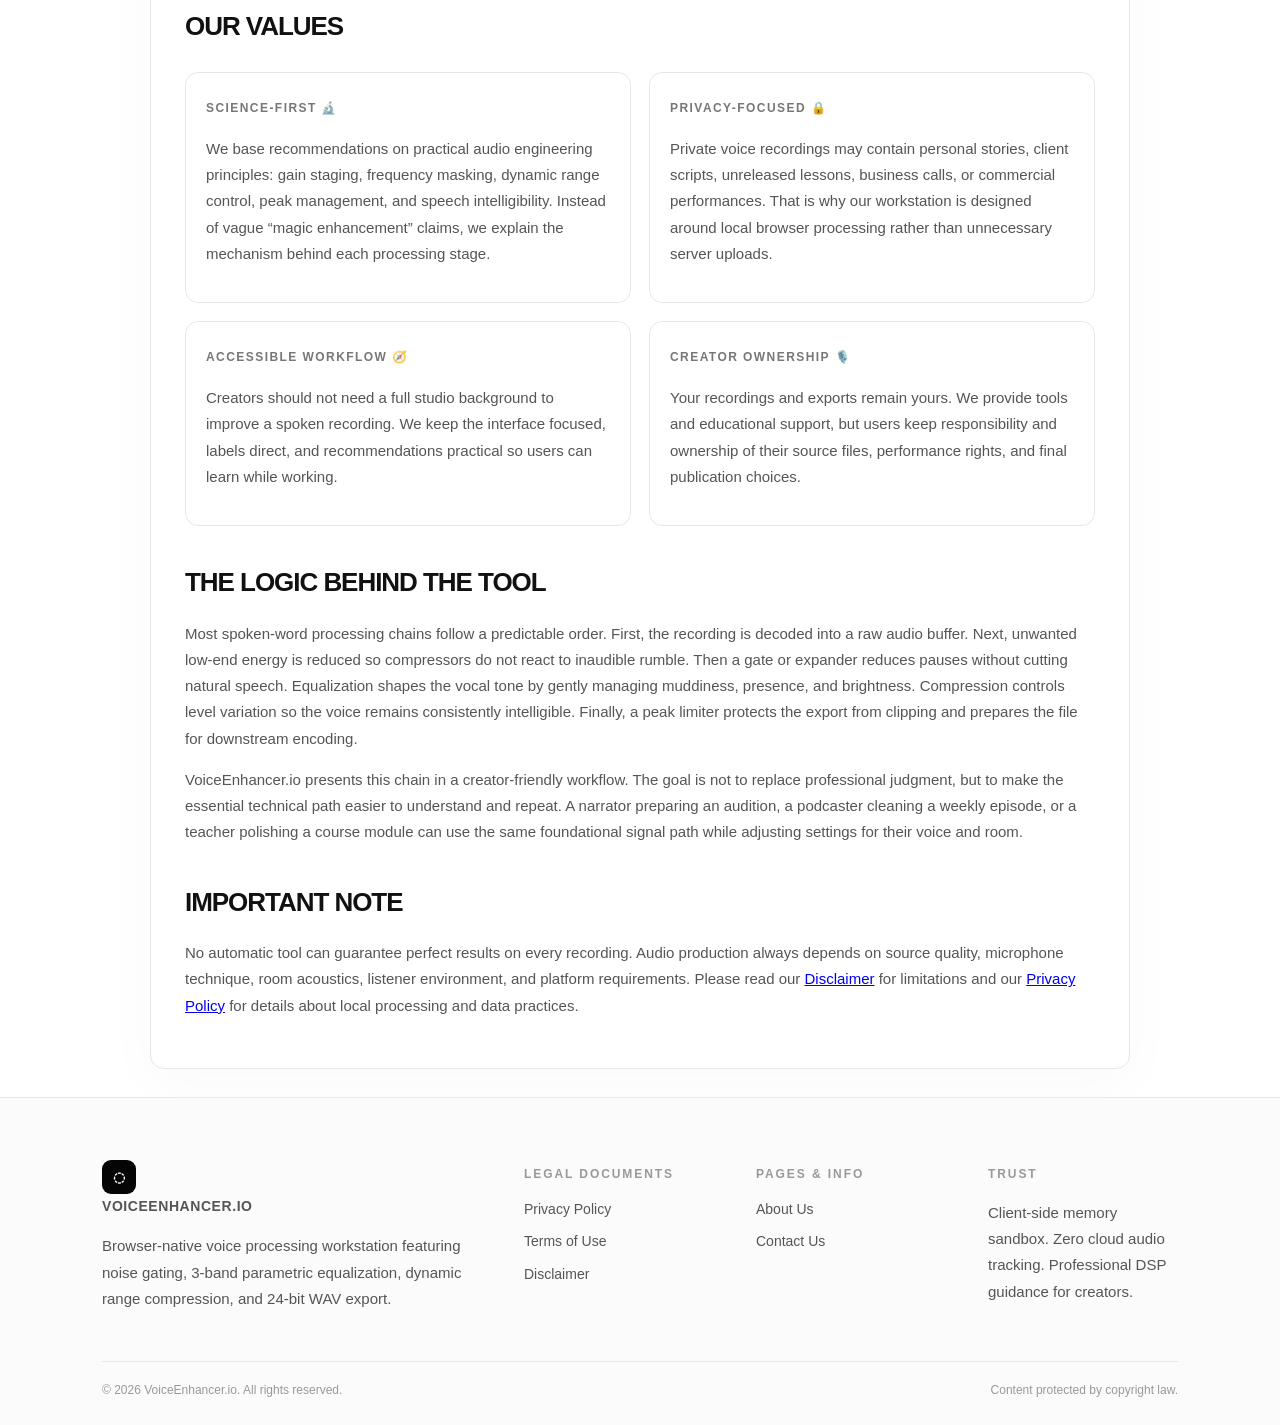
==== commit deae6eee: "Update about.html" ====
--- a/public/about.html
+++ b/public/about.html
@@ -55,7 +55,7 @@
 </article>
 </main>
 
-<footer class="foot"><div class="w"><div class="fg"><div><a class="brand" href="index.html"><span class="mark">◌</span><span>VOICEENHANCER.IO</span></a><p>Browser-native voice processing workstation featuring noise gating, 3-band parametric equalization, dynamic range compression, and 24-bit WAV export.</p></div><div><h3>Legal Documents</h3><a href="privacy-policy.html">Privacy Policy</a><a href="terms.html">Terms of Use</a><a href="disclaimer.html">Disclaimer</a></div><div><h3>Pages & Info</h3><a href="about.html">About Us</a><a href="index.html#blog">Blog & Guides</a><a href="index.html#faq">FAQ</a><a href="contact.html">Contact Us</a></div><div><h3>Trust</h3><p>Client-side memory sandbox. Zero cloud audio tracking. Professional DSP guidance for creators.</p></div></div><div class="copy"><span>© <span class="y"></span> VoiceEnhancer.io. All rights reserved.</span><span>Content protected by copyright law.</span></div></div></footer>
+<footer class="foot"><div class="w"><div class="fg"><div><a class="brand" href="index.html"><span class="mark">◌</span><span>VOICEENHANCER.IO</span></a><p>Browser-native voice processing workstation featuring noise gating, 3-band parametric equalization, dynamic range compression, and 24-bit WAV export.</p></div><div><h3>Legal Documents</h3><a href="privacy-policy.html">Privacy Policy</a><a href="terms.html">Terms of Use</a><a href="disclaimer.html">Disclaimer</a></div><div><h3>Pages & Info</h3><a href="about.html">About Us</a><a href="contact.html">Contact Us</a></div><div><h3>Trust</h3><p>Client-side memory sandbox. Zero cloud audio tracking. Professional DSP guidance for creators.</p></div></div><div class="copy"><span>© <span class="y"></span> VoiceEnhancer.io. All rights reserved.</span><span>Content protected by copyright law.</span></div></div></footer>
 <script>const n=new Date();document.getElementById('d').textContent=n.toLocaleDateString('en-US',{year:'numeric',month:'long',day:'numeric'});document.querySelectorAll('.y').forEach(e=>e.textContent=n.getFullYear());</script>
 </body>
 </html>
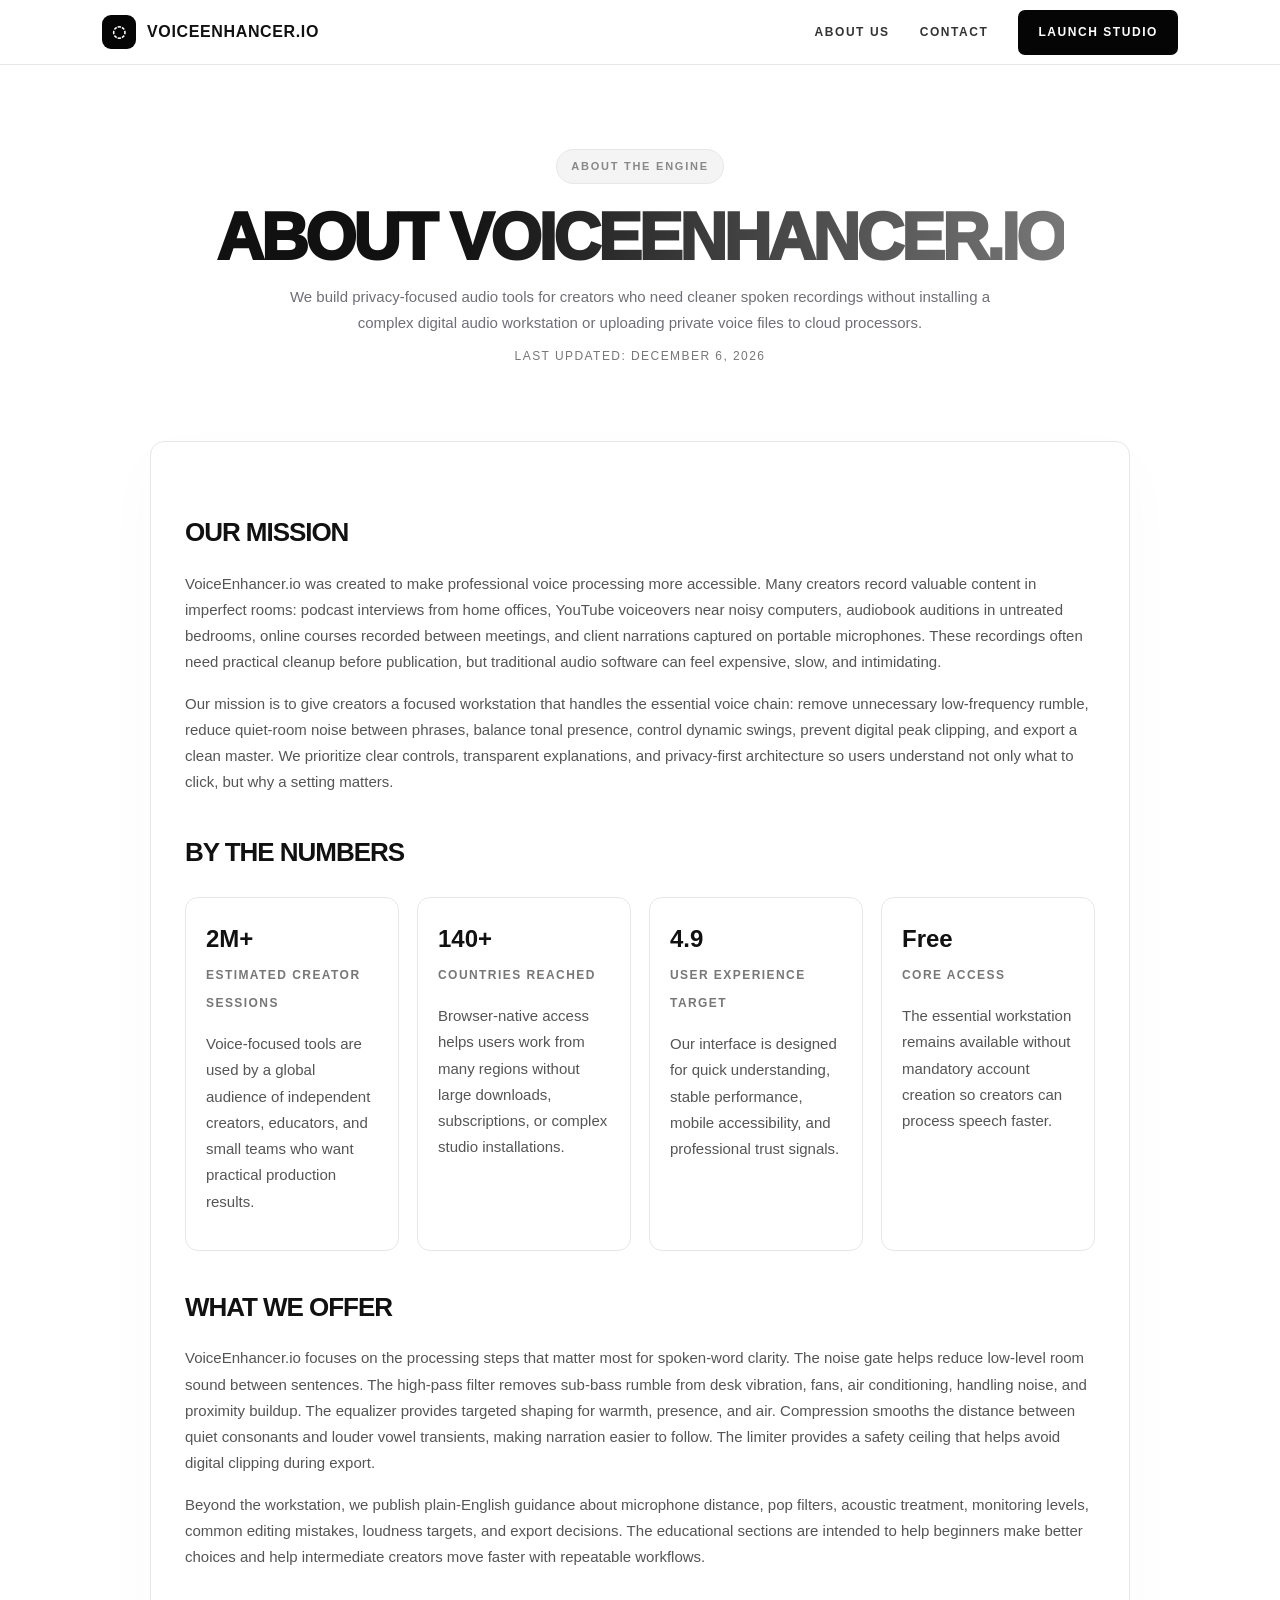
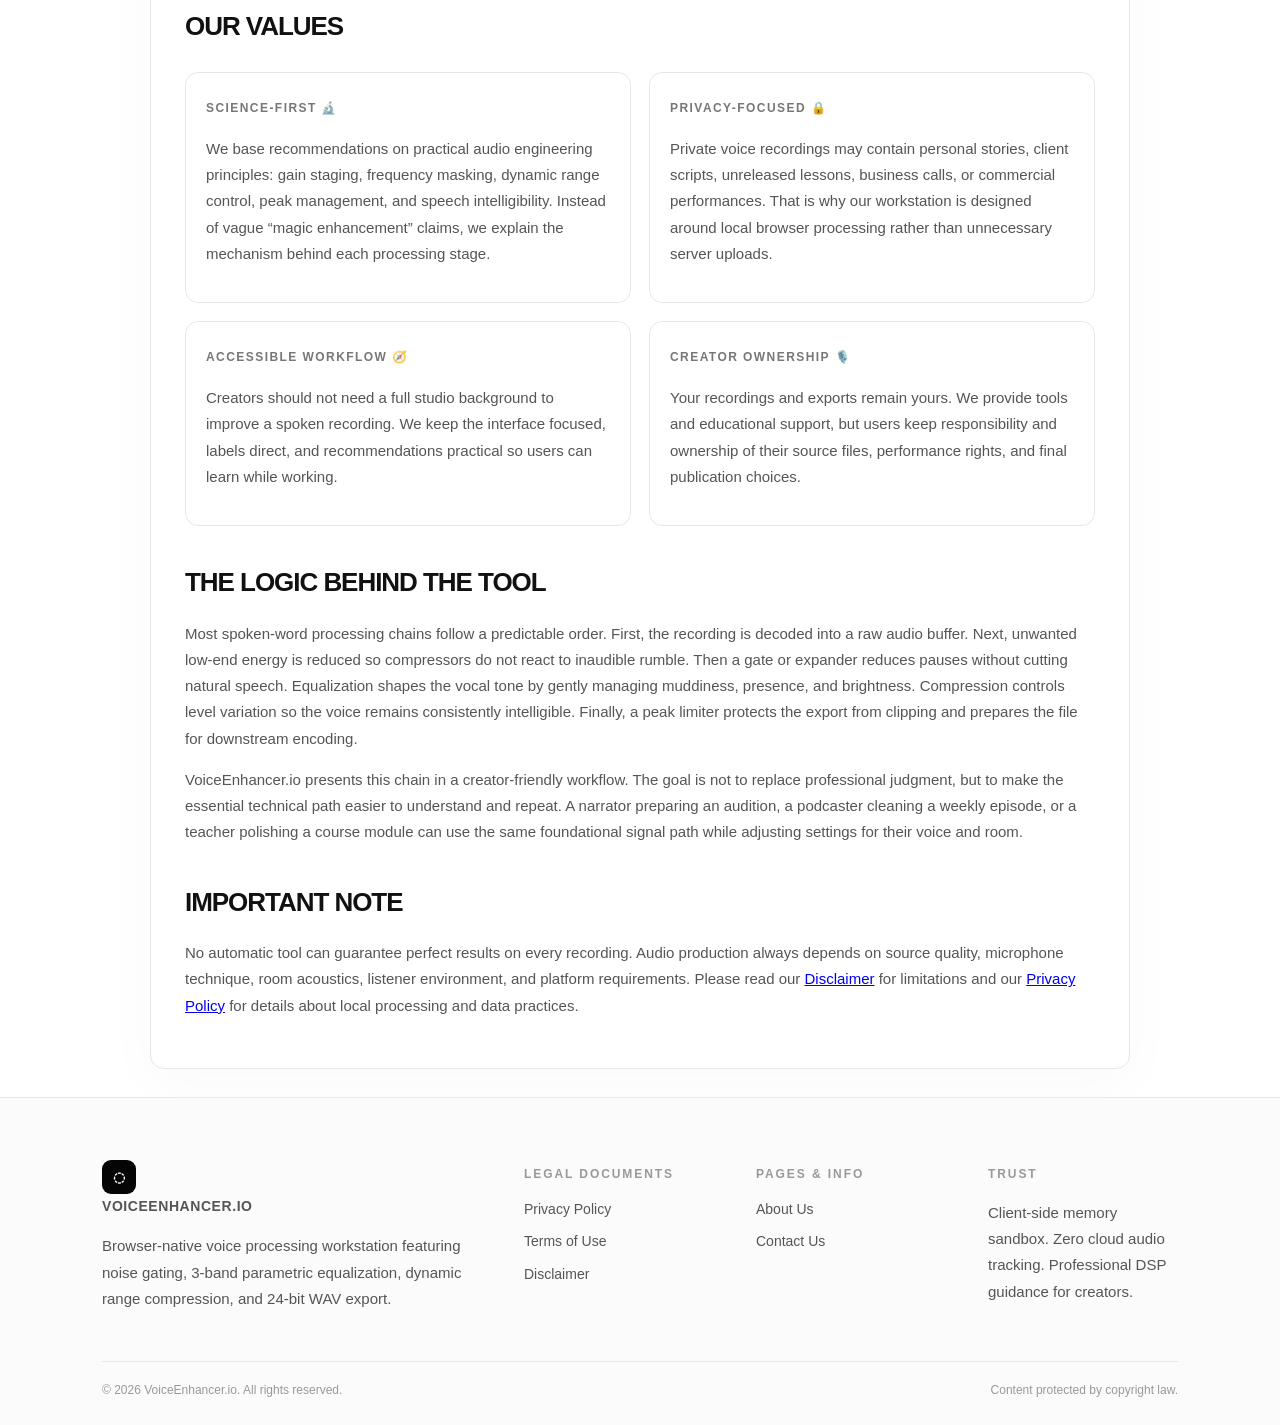
==== commit 645dc568: "Update about.html" ====
--- a/public/about.html
+++ b/public/about.html
@@ -11,7 +11,7 @@
 </style>
 </head>
 <body>
-<header class="top"><div class="w nav"><a class="brand" href="index.html"><span class="mark">◌</span><span>VOICEENHANCER.IO</span></a><nav class="links"><a href="about.html">About Us</a><a href="index.html#blog">Blog & Guides</a><a href="index.html#faq">FAQ</a><a href="contact.html">Contact</a><a class="launch" href="index.html#studio">Launch Studio</a></nav></div></header>
+<header class="top"><div class="w nav"><a class="brand" href="index.html"><span class="mark">◌</span><span>VOICEENHANCER.IO</span></a><nav class="links"><a href="about.html">About Us</a><a href="contact.html">Contact</a><a class="launch" href="index.html#studio">Launch Studio</a></nav></div></header>
 
 <section class="hero">
 <span class="tag">About The Engine</span>
